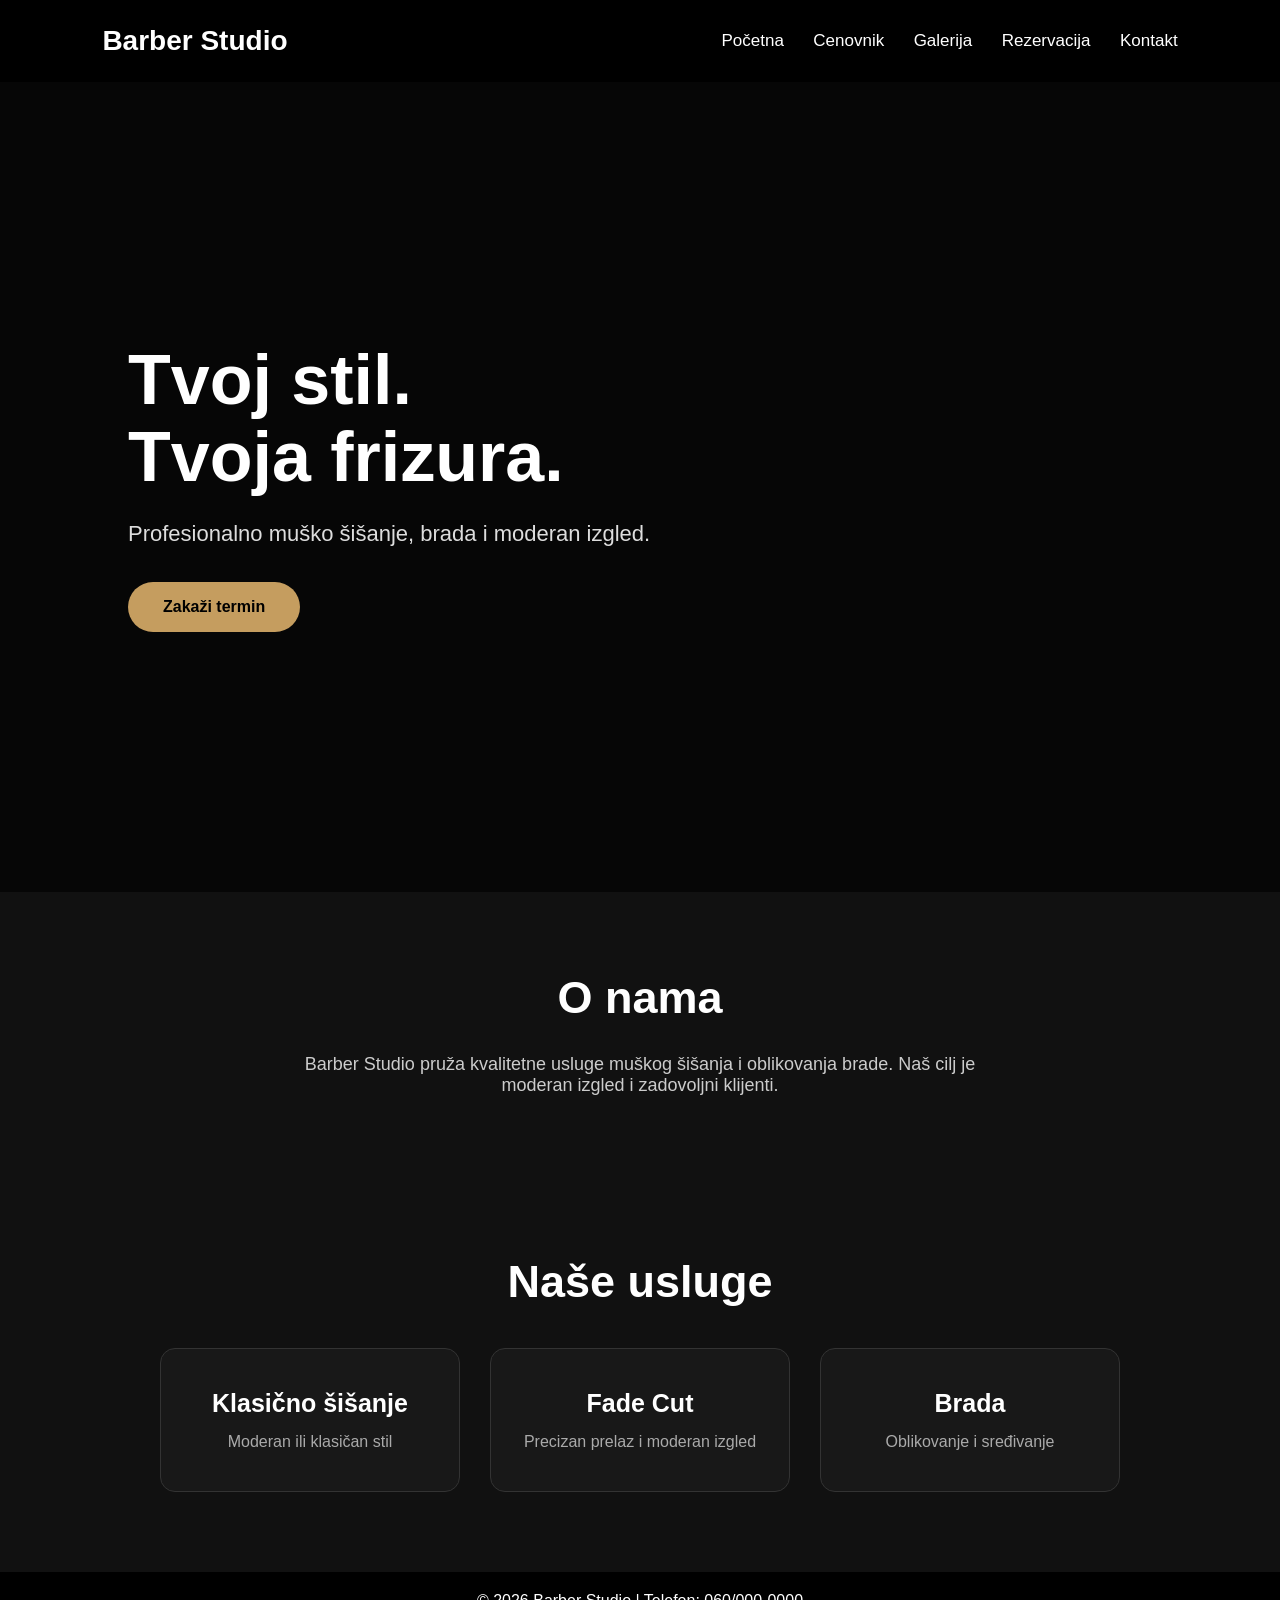
==== index.html @ 61b2292c "Add files via upload" ====
<!DOCTYPE html>
<html lang="sr">

<head>
<meta charset="UTF-8">
<meta name="viewport" content="width=device-width, initial-scale=1.0">

<title>Barber Studio</title>

<link rel="stylesheet" href="style.css">

</head>


<body>


<header>

<div class="logo">
Barber Studio
</div>


<nav>

<a href="index.html">Početna</a>
<a href="cenovnik.html">Cenovnik</a>
<a href="galerija.html">Galerija</a>
<a href="rezervacija.html">Rezervacija</a>
<a href="kontakt.html">Kontakt</a>

</nav>

</header>




<section class="hero">


<div class="hero-text">


<h1>
Tvoj stil.<br>
Tvoja frizura.
</h1>


<p>
Profesionalno muško šišanje,
brada i moderan izgled.
</p>


<a class="button" href="rezervacija.html">
Zakaži termin
</a>


</div>


</section>





<section class="about">


<h2>
O nama
</h2>


<p>
Barber Studio pruža kvalitetne usluge
muškog šišanja i oblikovanja brade.
Naš cilj je moderan izgled i zadovoljni klijenti.
</p>


</section>





<section class="services">


<h2>
Naše usluge
</h2>



<div class="cards">


<div class="card">

<h3>
Klasično šišanje
</h3>

<p>
Moderan ili klasičan stil
</p>

</div>



<div class="card">

<h3>
Fade Cut
</h3>

<p>
Precizan prelaz i moderan izgled
</p>

</div>




<div class="card">

<h3>
Brada
</h3>

<p>
Oblikovanje i sređivanje
</p>

</div>


</div>


</section>





<footer>

<p>
© 2026 Barber Studio | Telefon: 060/000-0000
</p>

</footer>



</body>
</html>
---- style.css ----
*{
    margin:0;
    padding:0;
    box-sizing:border-box;
    font-family:Arial, sans-serif;
}


body{
    background:#111;
    color:white;
    min-height:100vh;
    display:flex;
    flex-direction:column;
}


/* HEADER */

header{
    width:100%;
    padding:25px 8%;
    display:flex;
    justify-content:space-between;
    align-items:center;
    background:#000;
}


.logo{
    font-size:28px;
    font-weight:bold;
    color:white;
}


nav a{
    color:white;
    text-decoration:none;
    margin-left:25px;
    font-size:17px;
}


nav a:hover{
    color:#c59d5f;
}



/* HERO */

.hero{
    height:90vh;
    background:
    linear-gradient(rgba(0,0,0,.65),rgba(0,0,0,.65)),
    url("slike/barber.jpg");

    background-size:cover;
    background-position:center;

    display:flex;
    align-items:center;
    padding-left:10%;
}


.hero-text{
    max-width:650px;
}


.hero h1{
    font-size:70px;
    line-height:1.1;
    margin-bottom:25px;
}


.hero p{
    font-size:22px;
    color:#ddd;
    margin-bottom:35px;
}


.button{
    display:inline-block;
    background:#c59d5f;
    color:black;
    padding:16px 35px;
    text-decoration:none;
    border-radius:30px;
    font-weight:bold;
    transition:.3s;
}


.button:hover{
    background:white;
}



/* O NAMA */

.about{
    padding:80px 15%;
    text-align:center;
}


.about h2{
    font-size:45px;
    margin-bottom:30px;
}


.about p{
    max-width:700px;
    margin:auto;
    color:#ccc;
    font-size:18px;
}



/* USLUGE */

.services{
    padding:80px 8%;
    text-align:center;
}


.services h2{
    font-size:45px;
    margin-bottom:40px;
}


.cards{
    display:flex;
    justify-content:center;
    gap:30px;
    flex-wrap:wrap;
}


.card{
    background:#181818;
    width:300px;
    padding:40px 25px;
    border-radius:15px;
    border:1px solid #333;
    transition:.3s;
}


.card:hover{
    transform:translateY(-10px);
    border-color:#c59d5f;
}


.card h3{
    font-size:25px;
    margin-bottom:15px;
}


.card p{
    color:#aaa;
}



/* CENOVNIK */

.cenovnik{
    padding:80px 15%;
    text-align:center;
}


.cenovnik h1{
    font-size:50px;
    margin-bottom:50px;
}


.price-list{
    background:#181818;
    padding:20px 40px;
    border-radius:15px;
}


.price-item{
    display:flex;
    justify-content:space-between;
    padding:25px 0;
    border-bottom:1px solid #333;
}


.price-item:last-child{
    border:none;
}


.price-item span{
    color:#c59d5f;
    font-size:25px;
    font-weight:bold;
}



/* REZERVACIJA */

.reservation{
    padding:80px 8%;
    text-align:center;
}


.reservation h1{
    font-size:45px;
    margin-bottom:40px;
}


form{
    max-width:500px;
    margin:auto;
    display:flex;
    flex-direction:column;
    gap:15px;
}


input,
select{
    padding:15px;
    border-radius:8px;
    border:none;
    font-size:16px;
}


button{
    padding:15px;
    background:#c59d5f;
    color:black;
    border:none;
    border-radius:8px;
    font-weight:bold;
    cursor:pointer;
}



/* KALENDAR */

.calendar{
    background:#181818;
    padding:20px;
    border-radius:15px;
}


.calendar-header{
    display:flex;
    justify-content:space-between;
    align-items:center;
    margin-bottom:20px;
}


.calendar-header button{
    width:45px;
}


.weekdays,
.calendar-days{
    display:grid;
    grid-template-columns:repeat(7,1fr);
    gap:10px;
}


.weekdays div{
    font-weight:bold;
}


.calendar-days button{
    background:#222;
    color:white;
    border:1px solid #333;
    padding:12px;
    border-radius:8px;
}


.calendar-days button:hover{
    background:#c59d5f;
    color:black;
}


.calendar-days .selected{
    background:#c59d5f;
    color:black;
}



/* VREMENA */

.times{
    display:flex;
    justify-content:center;
    flex-wrap:wrap;
    gap:12px;
    margin:20px;
}


.time-btn{
    width:90px;
    background:#222;
    color:white;
}


.time-btn.active{
    background:#c59d5f;
    color:black;
}



/* FOOTER */

footer{
    background:#000;
    text-align:center;
    padding:20px;
    margin-top:auto;
}

/* KONTAKT */

.contact{
    padding:80px 8%;
    text-align:center;
    flex:1;
}


.contact h1{
    font-size:50px;
    margin-bottom:50px;
}



.contact-box{
    display:flex;
    justify-content:center;
    gap:30px;
    flex-wrap:wrap;
}



.contact-card{
    background:#181818;
    width:300px;
    padding:40px 25px;
    border-radius:15px;
    border:1px solid #333;
}



.contact-card h2{
    color:#c59d5f;
    margin-bottom:20px;
}



.contact-card p{
    color:#ddd;
    line-height:1.7;
}



.contact-card a{
    display:inline-block;
    margin-top:20px;
    padding:12px 25px;
    background:#c59d5f;
    color:black;
    text-decoration:none;
    border-radius:25px;
    font-weight:bold;
}

/* GALERIJA */

.gallery{
    padding:70px 8%;
    text-align:center;
}


.gallery h1{
    font-size:45px;
    margin-bottom:40px;
}



.gallery-box{
    display:grid;
    grid-template-columns:repeat(3, 250px);
    justify-content:center;
    column-gap:45px;
    row-gap:45px;
}


.gallery-card{
    width:250px;
    height:250px;
    overflow:hidden;
    border-radius:15px;
    border:1px solid #333;
    background:#181818;
}



.gallery-card img{
    width:100%;
    height:100%;
    object-fit:cover;
    transition:.4s;
}



.gallery-card:hover img{
    transform:scale(1.08);
}

/* TELEFON RESPONSIVE */

@media(max-width:768px){


    /* HEADER */

    header{
        flex-direction:column;
        padding:20px;
        gap:20px;
    }


    .logo{
        font-size:24px;
    }


    nav{
        display:flex;
        flex-wrap:wrap;
        justify-content:center;
        gap:15px;
    }


    nav a{
        margin-left:0;
        font-size:15px;
    }



    /* HERO */

    .hero{
        height:70vh;
        padding:20px;
        text-align:center;
        justify-content:center;
    }


    .hero h1{
        font-size:40px;
    }


    .hero p{
        font-size:18px;
    }



    /* SEKCIJE */

    .about,
    .services,
    .cenovnik,
    .reservation,
    .contact,
    .gallery{
        padding:50px 20px;
    }



    h2,
    .services h2,
    .about h2{
        font-size:35px;
    }



    /* KARTICE */

    .cards{
        flex-direction:column;
        align-items:center;
    }


    .card{
        width:100%;
        max-width:330px;
    }



    /* CENOVNIK */

    .price-list{
        padding:20px;
    }


    .price-item{
        flex-direction:column;
        gap:10px;
        text-align:center;
    }



    /* REZERVACIJA */

    form{
        width:100%;
    }


    .calendar{
        width:100%;
    }


    .weekdays,
    .calendar-days{
        gap:5px;
    }


    .calendar-days button{
        padding:8px;
        font-size:14px;
    }



    /* VREMENA */

    .time-btn{
        width:75px;
        padding:10px;
    }



    /* GALERIJA */

    .gallery-box{
        grid-template-columns:1fr;
        gap:25px;
    }


    .gallery-card{
        width:100%;
        max-width:300px;
        height:300px;
        margin:auto;
    }



    /* KONTAKT */

    .contact-box{
        flex-direction:column;
        align-items:center;
    }


    .contact-card{
        width:100%;
        max-width:330px;
    }


}
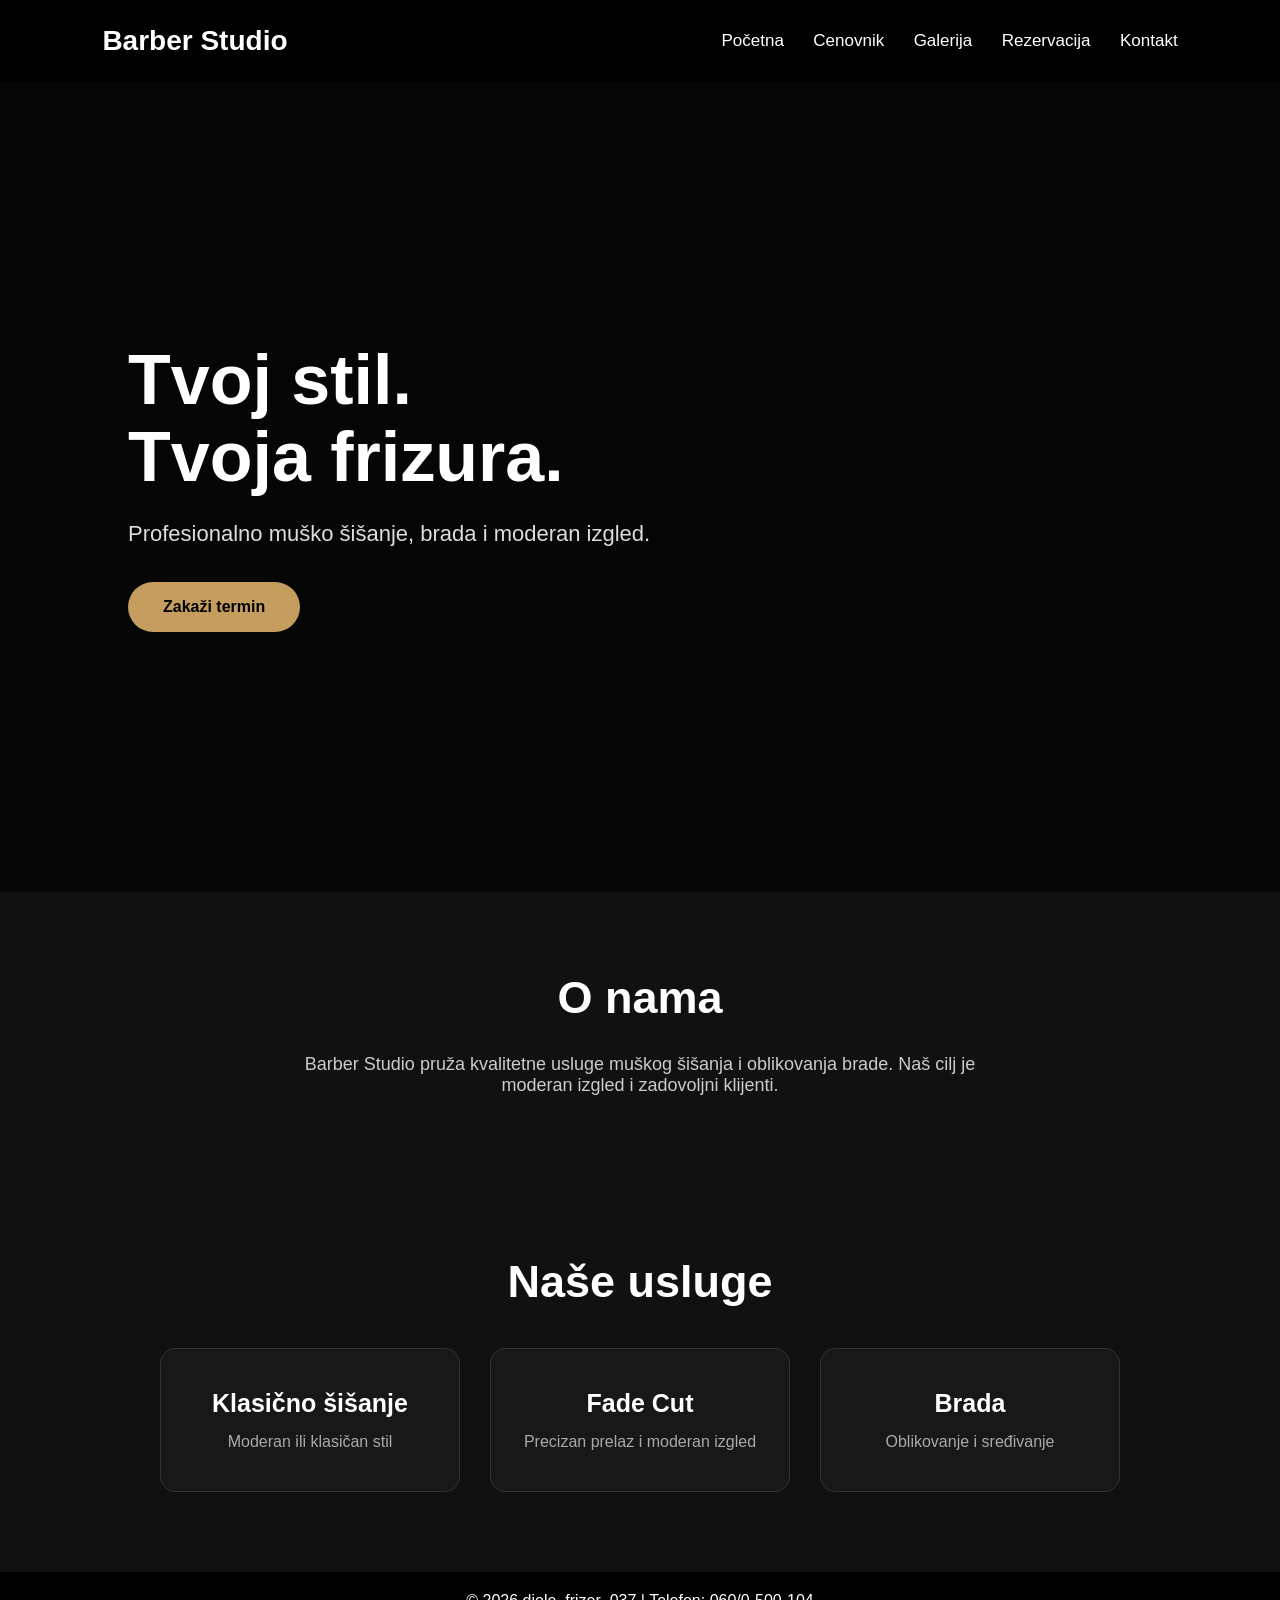
==== commit ecb821a8: "Update index.html" ====
--- a/index.html
+++ b/index.html
@@ -5,7 +5,7 @@
 <meta charset="UTF-8">
 <meta name="viewport" content="width=device-width, initial-scale=1.0">
 
-<title>Barber Studio</title>
+<title>djole_frizer_037</title>
 
 <link rel="stylesheet" href="style.css">
 
@@ -156,7 +156,7 @@
 <footer>
 
 <p>
-© 2026 Barber Studio | Telefon: 060/000-0000
+© 2026 djole_frizer_037 | Telefon: 060/0-500-104
 </p>
 
 </footer>
@@ -164,4 +164,4 @@
 
 
 </body>
-</html>+</html>
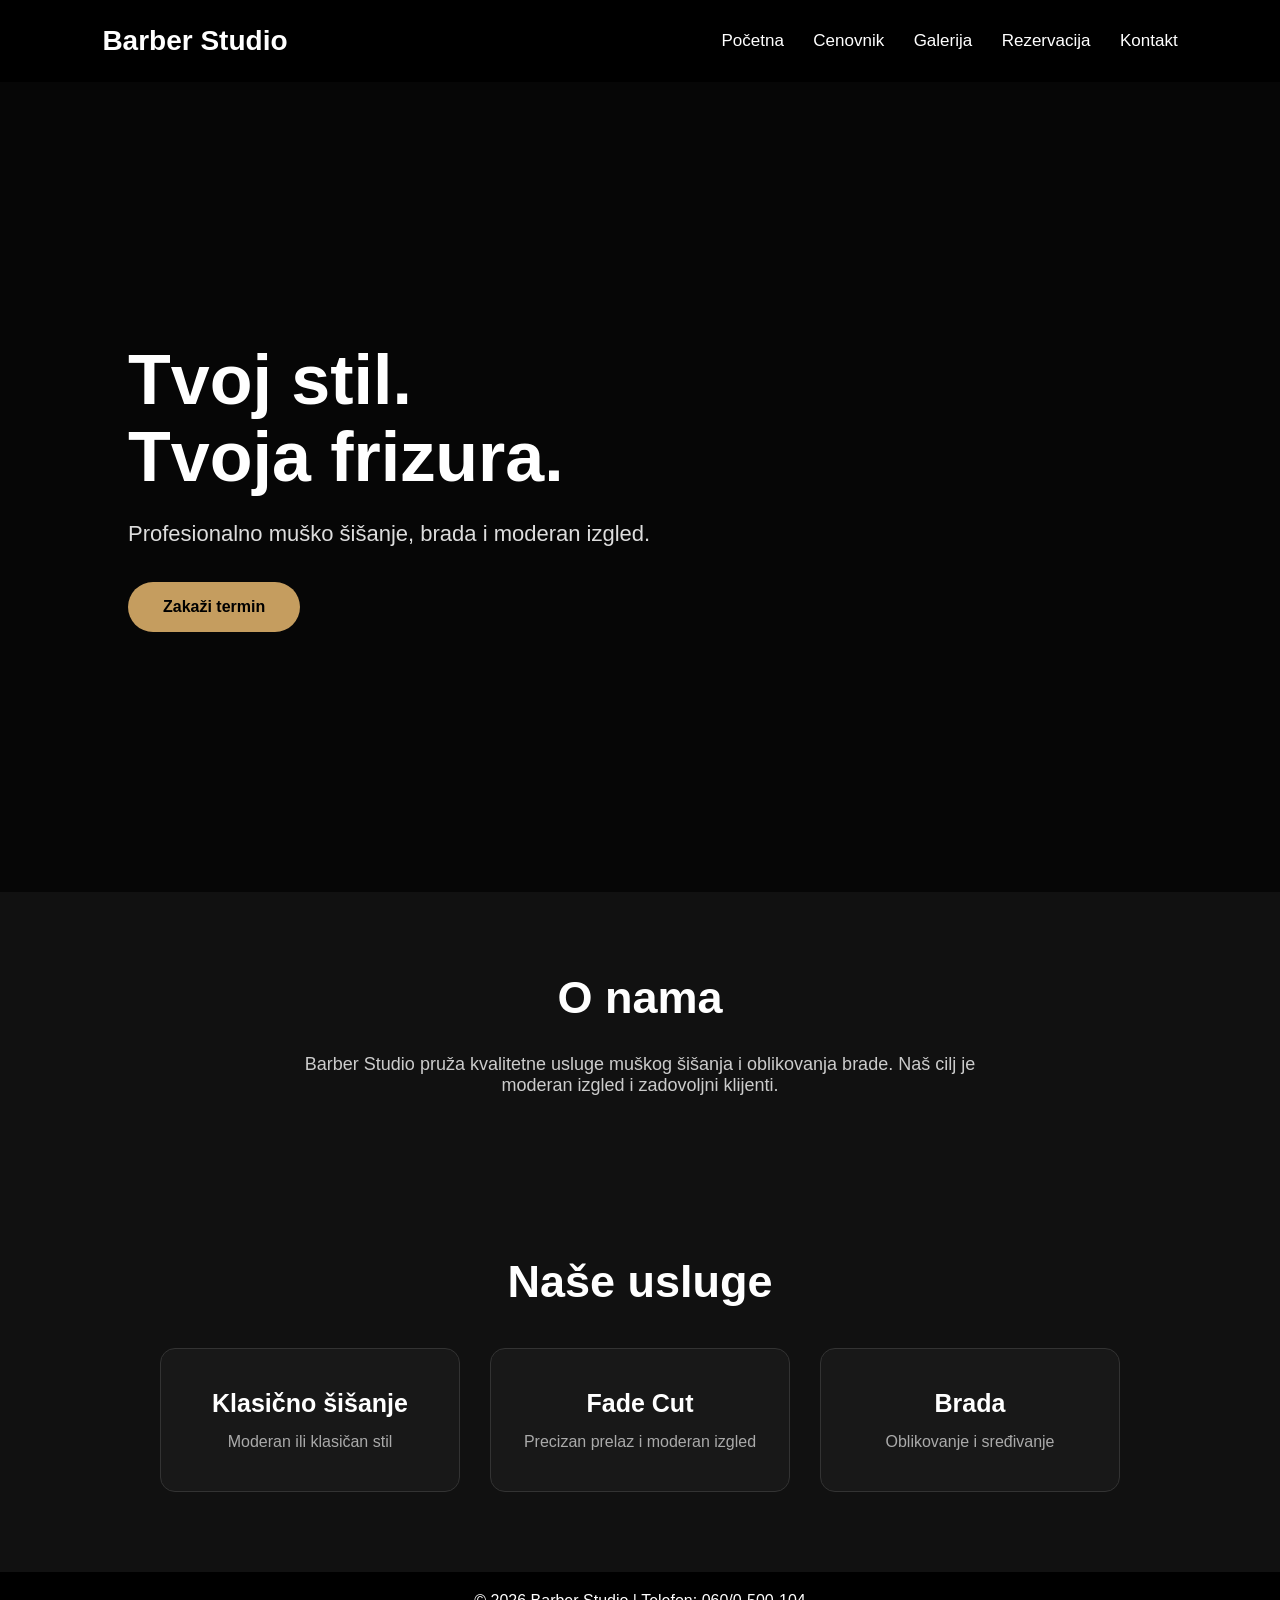
==== commit 6faa85d3: "Update index.html" ====
--- a/index.html
+++ b/index.html
@@ -5,7 +5,7 @@
 <meta charset="UTF-8">
 <meta name="viewport" content="width=device-width, initial-scale=1.0">
 
-<title>djole_frizer_037</title>
+<title>Barber Studio</title>
 
 <link rel="stylesheet" href="style.css">
 
@@ -156,7 +156,7 @@
 <footer>
 
 <p>
-© 2026 djole_frizer_037 | Telefon: 060/0-500-104
+© 2026 Barber Studio | Telefon: 060/0-500-104
 </p>
 
 </footer>
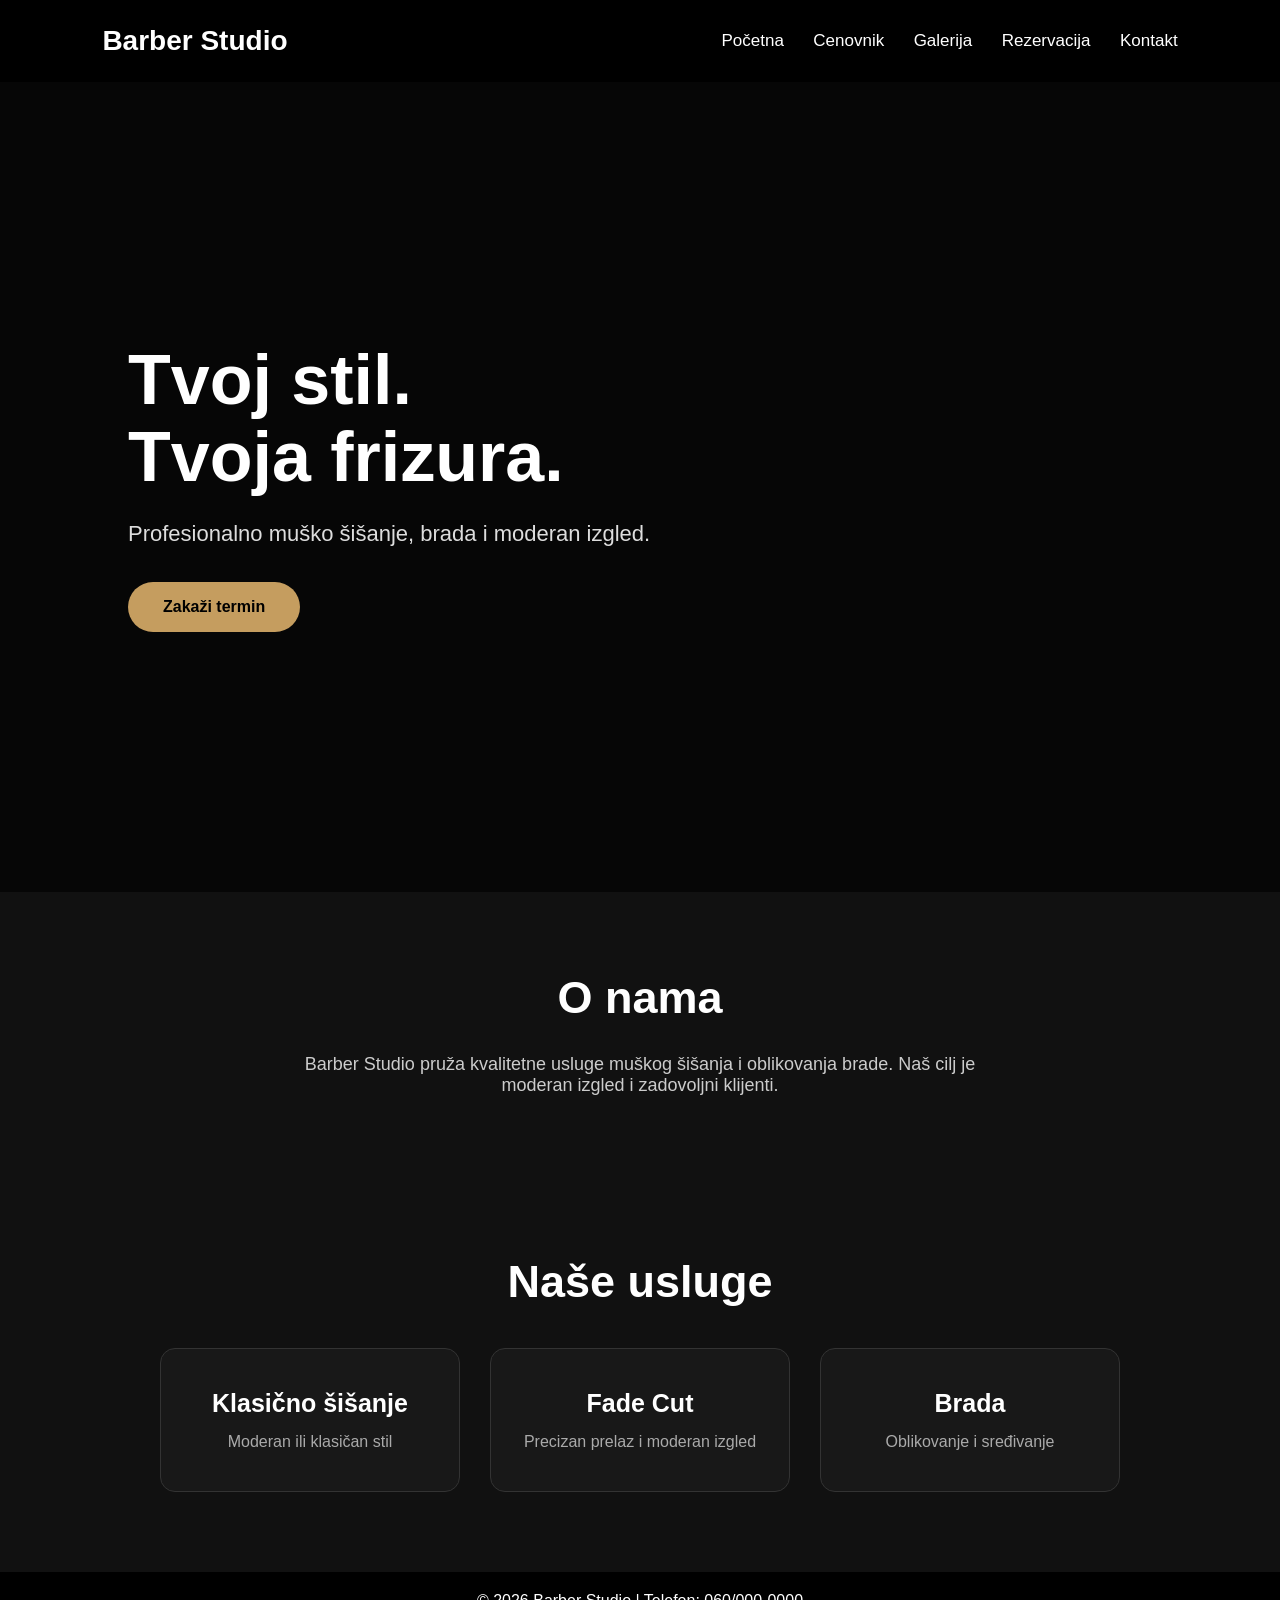
==== commit 9bf2e846: "Fix HTML formatting and update footer phone number" ====
--- a/index.html
+++ b/index.html
@@ -156,7 +156,7 @@
 <footer>
 
 <p>
-© 2026 Barber Studio | Telefon: 060/0-500-104
+© 2026 Barber Studio | Telefon: 060/000-0000
 </p>
 
 </footer>
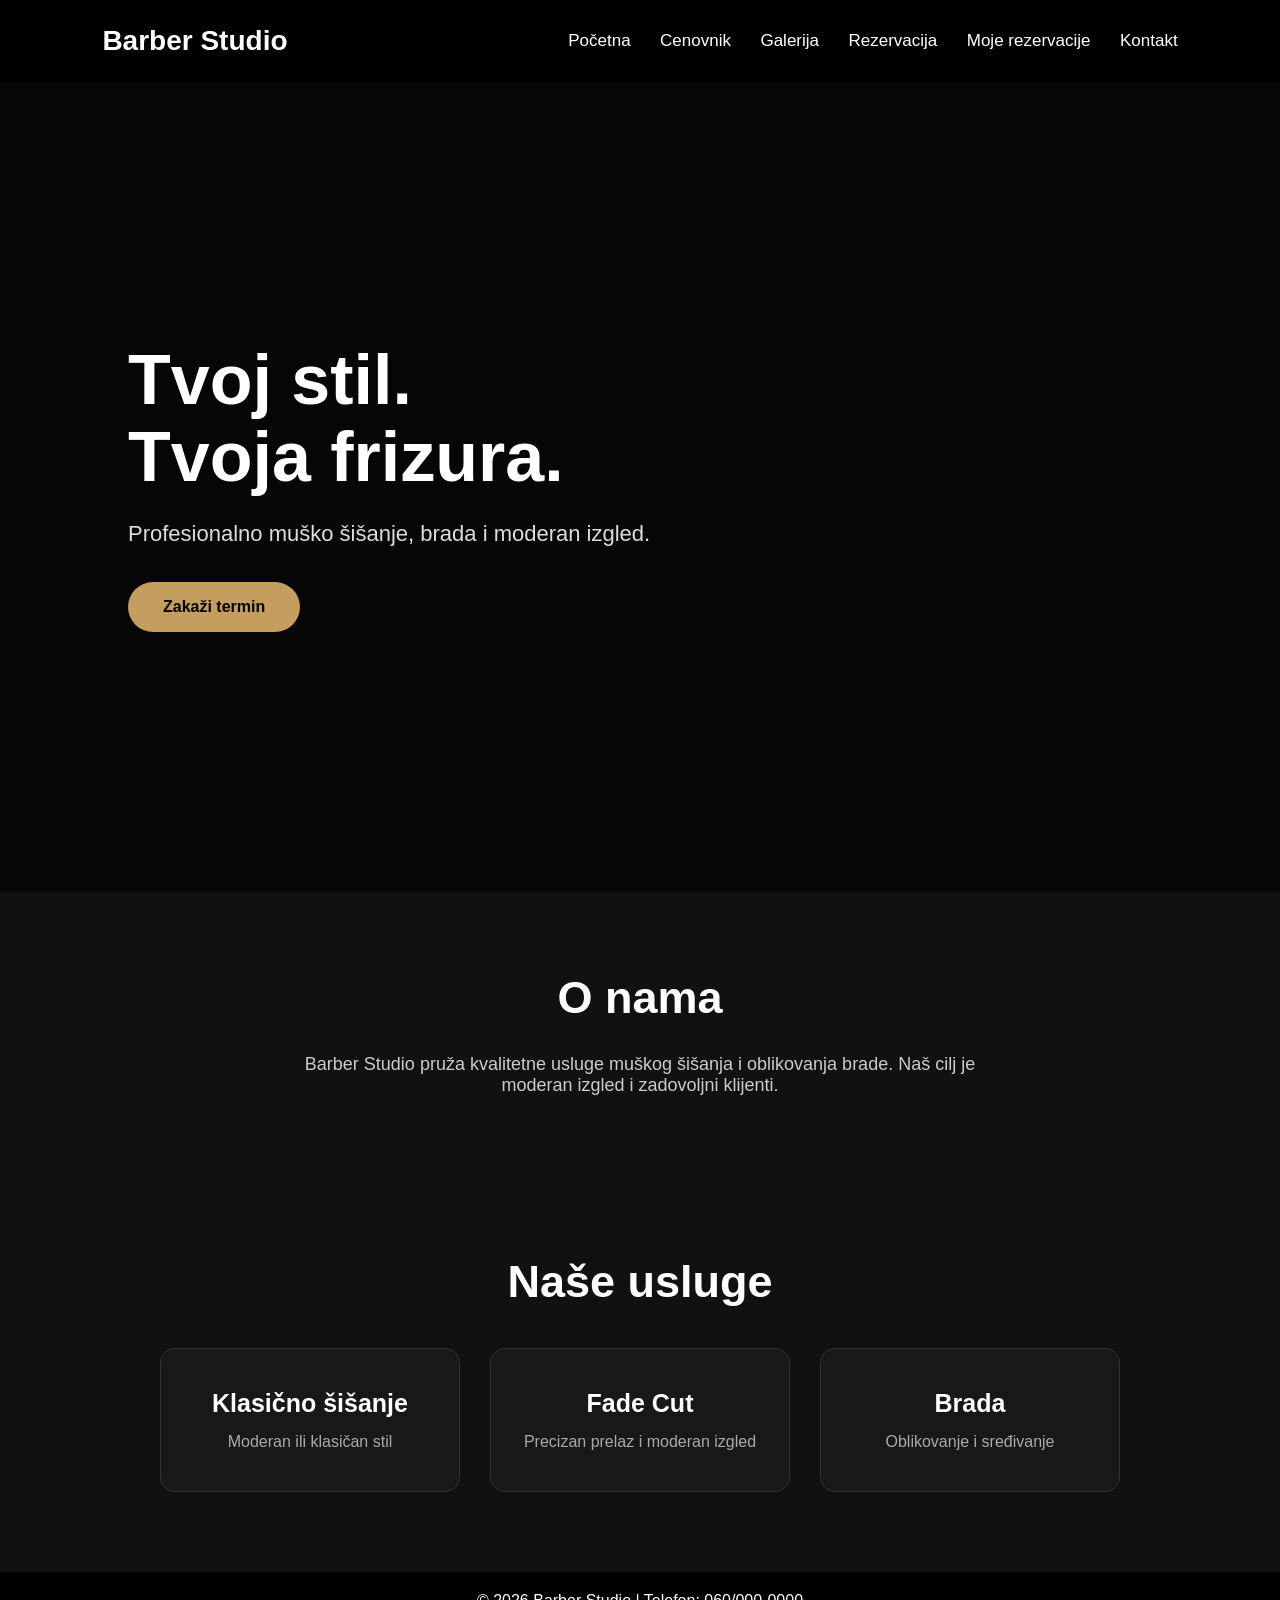
==== commit 979700fc: "Update index.html" ====
--- a/index.html
+++ b/index.html
@@ -28,10 +28,11 @@
 <a href="cenovnik.html">Cenovnik</a>
 <a href="galerija.html">Galerija</a>
 <a href="rezervacija.html">Rezervacija</a>
+<a href="moje-rezervacije.html">Moje rezervacije</a>
 <a href="kontakt.html">Kontakt</a>
 
 </nav>
-
+  
 </header>
 
 
